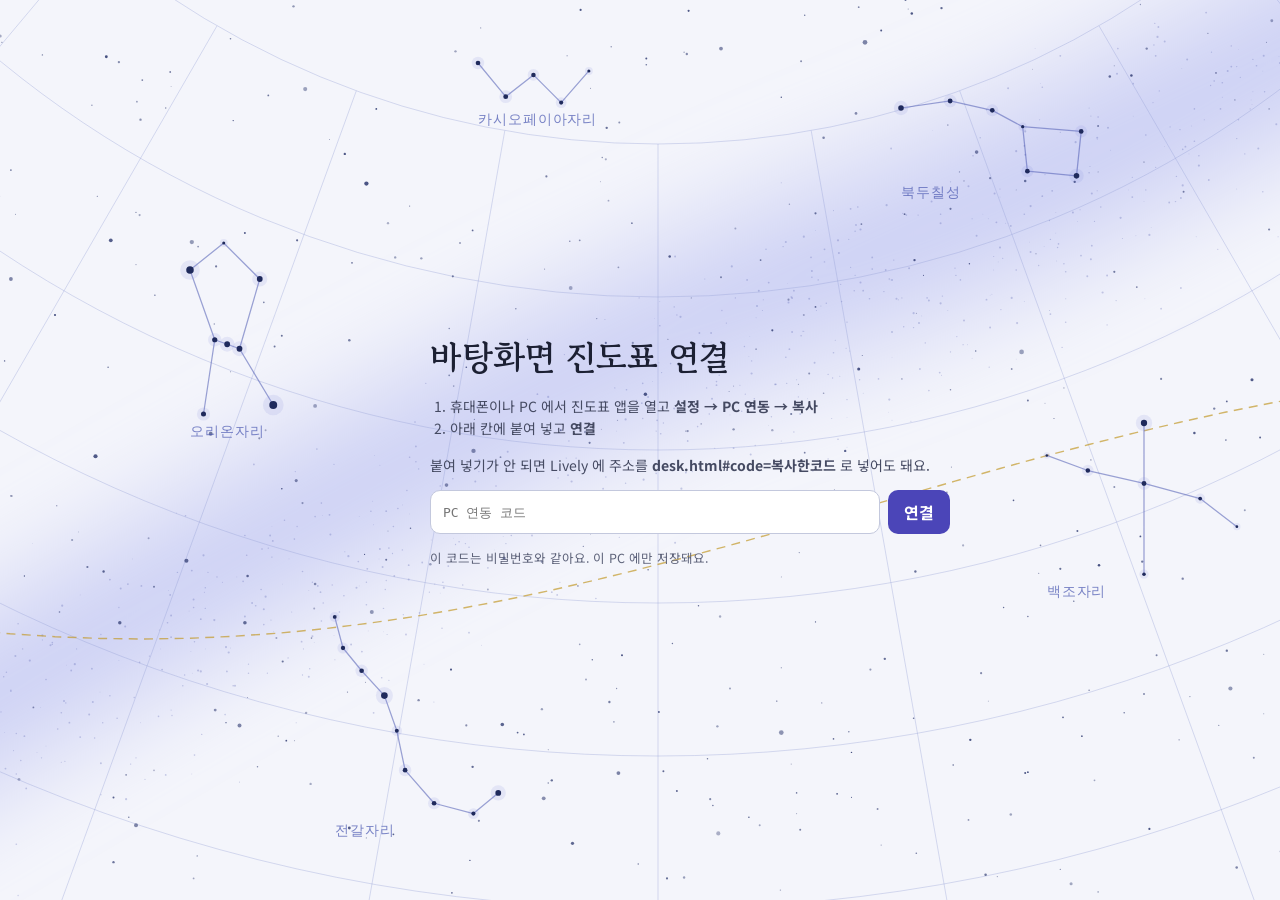
==== desk.html @ 952603a5 "별자리 지도 테마로 바꿈 (앱·바탕화면·휴대폰) Co-Authored-By: Claude Opus 5.5 <noreply@anthropic.com>" ====
<!DOCTYPE html>
<html lang="ko">
<head>
<meta charset="UTF-8">
<meta name="viewport" content="width=device-width, initial-scale=1">
<title>진도표 바탕화면</title>
<link rel="stylesheet" href="theme.css">
<style>
/* 바탕화면용(Lively Wallpaper). 1280×720 기준으로 그리고 화면 크기에 맞춰 키움.
   왼쪽 140px 은 바탕화면 아이콘, 아래 62px 은 작업 표시줄 자리. 색·글꼴은 theme.css */
* { box-sizing: border-box; }
html, body { height: 100%; margin: 0; overflow: hidden; }
body { -webkit-font-smoothing: antialiased; user-select: none; }
/* 지도 위에 바로 놓인 글자: 지도 라벨처럼 흰 테두리 */
.label, .big, .railcap, .notes, .sync, .cap, .wnav .range, .pcol, .col .hd { text-shadow: var(--halo); }
.col.today .hd { text-shadow: none; }
button { font: inherit; color: inherit; cursor: pointer; }
#screen { position: absolute; left: 0; top: 0; width: 1280px; height: 720px; transform-origin: top left; }

.board { position: absolute; inset: 0; padding: 40px 44px 62px 140px; display: grid; grid-template-columns: minmax(0, 1fr) 580px; grid-template-rows: auto 1fr auto auto auto auto; column-gap: 30px; row-gap: 16px; }
.label { grid-column: 1; font-size: 14px; color: var(--muted); display: flex; gap: 14px; align-items: baseline; }
.label b { color: var(--hl); font-weight: 600; }
.big { grid-column: 1; grid-row: 2; align-self: center; display: flex; align-items: baseline; gap: 22px; font-family: var(--serif); min-width: 0; }
.big .cls { font-size: 132px; font-weight: 700; line-height: .9; letter-spacing: -.02em; }
.big .cls.red { color: var(--red); }
.big .cls.calm { font-size: 72px; letter-spacing: -.02em; }
.big .what { font-size: 27px; font-weight: 600; line-height: 1.3; letter-spacing: -.02em; min-width: 0; }
.big .what small { display: block; font-family: var(--sans); font-size: 14px; color: var(--muted); margin-top: 6px; }

/* 연속 날짜 띠: 진도표 앱처럼 학기 전체가 옆으로 이어짐. 잡고 끌기·휠·‹ › 로 이동, 2분 안 건드리면 오늘로 */
.week { grid-column: 2; grid-row: 1 / 3; align-self: start; min-width: 0; }
.wnav { display: flex; align-items: center; gap: 6px; margin: 0 2px 6px 38px; font-size: 13px; color: var(--muted); }
.wnav button { border: 1px solid var(--seam); background: var(--tint); color: var(--ink); border-radius: 8px; min-width: 34px; height: 30px; padding: 0 10px; font-size: 15px; transition: transform 120ms var(--ease); }
.wnav button:active { transform: scale(.95); }
.wnav .range { min-width: 112px; text-align: center; font-weight: 600; color: var(--ink); }
.wnav .home { margin-left: auto; background: var(--hl); color: var(--hl-ink); font-weight: 700; font-size: 13px; }
.tlw { display: flex; }
.pcol, .col { display: flex; flex-direction: column; gap: 4px; flex: none; }
.pcol { width: 38px; padding-right: 6px; }
.pcol .hd { height: 30px; }
.pcol .p { height: 41px; display: grid; place-content: center end; text-align: right; font-weight: 600; font-size: 14px; color: var(--faint); line-height: 1.1; }
.pcol .p small { display: block; font-size: 9.5px; font-weight: 400; color: var(--faint); }
/* 가장자리는 흐리게 사라지게 (더 있다는 표시) */
.scroller { position: relative; flex: 1; min-width: 0; overflow-x: auto; overflow-y: hidden; scrollbar-width: none; overscroll-behavior-x: contain; cursor: grab;
  -webkit-mask-image: linear-gradient(90deg, transparent, #000 16px, #000 calc(100% - 16px), transparent); mask-image: linear-gradient(90deg, transparent, #000 16px, #000 calc(100% - 16px), transparent); }
.scroller::-webkit-scrollbar { display: none; }
.scroller.drag { cursor: grabbing; }
.scroller.drag button { pointer-events: none; }
.track { display: flex; gap: 4px; width: max-content; padding: 0 12px; }
.col { width: 104px; }
.col.mon { margin-left: 8px; }
.col .hd { height: 30px; display: grid; place-items: center; position: relative; font-size: 13px; color: var(--faint); border-radius: 7px; cursor: pointer; white-space: nowrap; }
.col .hd .m { position: absolute; left: 2px; top: -3px; font-size: 10.5px; font-weight: 700; color: var(--hl); }
.col.today .hd { background: var(--hl); color: var(--hl-ink); font-weight: 700; }
.col.sel .hd { box-shadow: inset 0 0 0 1.5px var(--hl); color: var(--ink); }
.col .c { height: 41px; border-radius: 8px; background: var(--cell); box-shadow: inset 0 0 0 1px var(--cell-line); }
.col.today .c { background: linear-gradient(var(--today-tint), var(--today-tint)), var(--cell); } /* 흰 칸 위에 옅은 파랑 (지도가 비쳐 탁해지지 않게) */
.col .c button { width: 100%; height: 100%; border: 0; border-radius: 8px; background: none; display: flex; align-items: center; justify-content: center; gap: 6px; padding: 0 4px; position: relative; }
.col .c b { font-family: var(--display); font-size: 19px; font-weight: 700; letter-spacing: -.01em; } /* 반 이름은 큰 글씨와 같은 고운바탕 */
.col .c i { font-style: normal; font-size: 12px; color: var(--faint); }
.col.off { width: 30px; }
.col.off .hd { font-size: 11px; }
.col.off .v { flex: 1; writing-mode: vertical-rl; display: grid; place-items: center; font-size: 11.5px; color: var(--todo); letter-spacing: .05em; border-radius: 8px; background: repeating-linear-gradient(-45deg, transparent 0 5px, var(--stripe) 5px 10px); overflow: hidden; }
.red { color: var(--red) !important; } /* 컴시간에서 바뀐 수업: 반 글씨만 빨간색 */
.week .past { opacity: .5; }
.week .todo { opacity: 1; box-shadow: inset 0 0 0 1.5px var(--todo); }
.col .c button.now { background: var(--now); color: var(--hl-ink); }
.col .c button.now i { color: var(--now-sub); }
.week .ev { opacity: .3; }
.railcap { grid-column: 1 / -1; font-size: 12.5px; color: var(--muted); margin-bottom: -10px; }
.railcap b { color: var(--hl); font-weight: 600; }
.cap { display: flex; justify-content: space-between; font-size: 12px; color: var(--faint); margin-top: 6px; padding-left: 38px; }
.cap b { color: var(--red); font-weight: 600; }

.rail { grid-column: 1 / -1; display: grid; grid-template-columns: repeat(7, 1fr); gap: 6px; }
.rail > * { border: 0; background: var(--cell); border-radius: 10px; padding: 9px 10px 10px; text-align: left; display: grid; gap: 3px; min-height: 76px; align-content: start; min-width: 0; }
.rail .empty { background: var(--tint); box-shadow: inset 0 0 0 1px var(--seam); }
.rail .p { font-size: 11px; color: var(--faint); }
.rail .c { font-family: var(--display); font-size: 20px; font-weight: 700; }
.rail .s { font-size: 11px; color: var(--muted); line-height: 1.3; overflow: hidden; display: -webkit-box; -webkit-line-clamp: 2; -webkit-box-orient: vertical; }
.rail .past { opacity: .55; }
.rail .now { background: var(--now); color: var(--hl-ink); }
.rail .now .p, .rail .now .s { color: var(--now-sub); }
.rail .todo .s { color: var(--todo); font-weight: 600; }
.notes { grid-column: 1 / -1; display: flex; gap: 28px; font-size: 13.5px; color: var(--muted); min-width: 0; }
.notes b { font-weight: 600; color: var(--ink); }
.notes .todo { color: var(--todo); }
.sync { grid-column: 1 / -1; margin-top: -8px; font-size: 11.5px; color: var(--faint); }
.sync .bad { color: var(--todo); }

/* 기록이 들어오면 그 칸이 한 번 반짝 (휴대폰에서 기록한 것이 여기 도착했다는 표시) */
.flash::after { content: ""; position: absolute; inset: -2px; border-radius: inherit; background: var(--hl); opacity: 0; animation: flash 1400ms ease-out; pointer-events: none; }
@keyframes flash { from { opacity: .85; } to { opacity: 0; } }

/* 칸을 눌렀을 때 작은 기록 창 */
.pop { position: absolute; z-index: 5; width: 220px; border-radius: 12px; padding: 6px; background: #fff; color: #17202b;
  box-shadow: 0 0 0 1px rgba(0,0,0,.08), 0 12px 32px rgba(0,0,0,.35); transform-origin: var(--o, top left); animation: pop 160ms var(--ease); }
@keyframes pop { from { transform: scale(.96); opacity: 0; } }
.pop .t { font-size: 12px; color: #5b6670; padding: 6px 8px 4px; line-height: 1.4; }
.pop .t b { color: #17202b; }
.pop button { display: flex; justify-content: space-between; width: 100%; border: 0; background: none; padding: 8px; border-radius: 8px; font-size: 13px; text-align: left; color: #17202b; }
.pop button small { color: #8a939a; }
.pop button:hover { background: #f1f3f2; }
.pop button.del { color: #c0262f; }

/* 처음 연결 */
.setup { position: absolute; inset: 0; display: grid; place-items: center; padding-left: 100px; }
.setup .box { width: 520px; display: grid; gap: 14px; }
.setup h1 { font-family: var(--serif); font-size: 34px; margin: 0; }
.setup p, .setup li { color: var(--muted); font-size: 14px; line-height: 1.6; margin: 0; }
.setup ol { margin: 0; padding-left: 20px; }
.setup .row { display: flex; gap: 8px; }
.setup input { flex: 1; min-width: 0; font: 13px ui-monospace, monospace; color: var(--ink); background: var(--solid); border: 1px solid var(--seam-2); border-radius: 10px; padding: 10px 12px; user-select: text; }
.setup .go { border: 0; border-radius: 10px; padding: 10px 16px; background: var(--hl); color: var(--hl-ink); font-weight: 700; }
.setup .err { color: var(--todo); }
@media (prefers-reduced-motion: reduce) { .flash::after, .pop { animation: none; } }
</style>
</head>
<body>
<div id="screen"></div>
<script type="module">
import { FB_CONFIG, APP_ID, BELL, PERIODS, WD, YEAR_END, iso, fromIso, addDays, isWeekend, md, atTime, slotKey, nextSchoolDay, buildModel, slotInfo, lessonDoc } from "./model.js";

// ---------- 연결: 진도표 앱의 'PC 연동 코드'(로그인 갱신 토큰)로 접속 ----------
// 바탕화면 프로그램 안에서는 구글 로그인이 막혀서, 알림이 연동 키트와 같은 방식(REST)을 씀
const CODE_KEY = "desk-code", CACHE_KEY = "desk-cache";
const store = { get: k => { try { return localStorage.getItem(k); } catch { return null; } }, set: (k, v) => { try { v == null ? localStorage.removeItem(k) : localStorage.setItem(k, v); } catch { } } };
// Lively 에 주소를 넣을 때 desk.html#code=… 로 넣을 수 있게 (주소 뒤 # 부분은 인터넷으로 전송되지 않음)
const hashCode = new URLSearchParams(location.hash.slice(1)).get("code");
if (hashCode) { store.set(CODE_KEY, hashCode); history.replaceState(null, "", location.pathname); }
let code = store.get(CODE_KEY);
let idToken = null, uid = null, tokenExp = 0;
class AuthError extends Error { }

async function token() {
  if (idToken && Date.now() < tokenExp - 60000) return idToken;
  const r = await fetch(`https://securetoken.googleapis.com/v1/token?key=${FB_CONFIG.apiKey}`, {
    method: "POST", headers: { "Content-Type": "application/x-www-form-urlencoded" },
    body: new URLSearchParams({ grant_type: "refresh_token", refresh_token: code }),
  });
  if (r.status === 400 || r.status === 401 || r.status === 403) throw new AuthError();
  if (!r.ok) throw new Error(`token ${r.status}`);
  const j = await r.json();
  idToken = j.id_token; uid = j.user_id; tokenExp = Date.now() + j.expires_in * 1000;
  if (j.refresh_token && j.refresh_token !== code) { code = j.refresh_token; store.set(CODE_KEY, code); }
  return idToken;
}
const base = () => `https://firestore.googleapis.com/v1/projects/${FB_CONFIG.projectId}/databases/(default)/documents/artifacts/${APP_ID}/users/${uid}`;
async function api(path, opt = {}) {
  const t = await token();
  const r = await fetch(base() + path, { ...opt, headers: { Authorization: `Bearer ${t}`, "Content-Type": "application/json" } });
  if (r.status === 401 || r.status === 403) { idToken = null; throw new AuthError(); }
  if (!r.ok) throw new Error(`firestore ${r.status}`);
  return r.json();
}
// Firestore REST 값 ↔ JS 값
const val = v => "stringValue" in v ? v.stringValue : "integerValue" in v ? +v.integerValue : "doubleValue" in v ? v.doubleValue
  : "booleanValue" in v ? v.booleanValue : "timestampValue" in v ? new Date(v.timestampValue)
  : "mapValue" in v ? fields(v.mapValue.fields) : "arrayValue" in v ? (v.arrayValue.values || []).map(val) : null;
const fields = f => Object.fromEntries(Object.entries(f || {}).map(([k, v]) => [k, val(v)]));
const enc = x => typeof x === "string" ? { stringValue: x } : typeof x === "boolean" ? { booleanValue: x } : Number.isInteger(x) ? { integerValue: String(x) } : { doubleValue: x };
const docId = d => d.name.split("/").pop();
async function list(col) {
  const out = [];
  let pt = "";
  do {
    const j = await api(`/${col}?pageSize=300${pt ? `&pageToken=${encodeURIComponent(pt)}` : ""}`);
    for (const d of j.documents || []) out.push([docId(d), fields(d.fields)]);
    pt = j.nextPageToken;
  } while (pt);
  return out;
}

// ---------- 데이터 (마지막 상태는 이 PC 에 저장해 두고 켜자마자 보여 줌) ----------
let data = { meta: {}, lessons: {}, events: [] };
let lastAt = 0, checkedAt = null, problem = "", flashKeys = new Set();
try {
  const c = JSON.parse(store.get(CACHE_KEY));
  if (c) { data = c; const t = data.meta.timetable; if (t?.syncedAt) t.syncedAt = new Date(t.syncedAt); }
} catch { }
// at 이 숫자가 아닌 옛 기록(날짜형 등)은 건너뜀. 섞이면 NaN 이 되어 새 기록 확인이 멈춤
const bumpAt = () => { lastAt = Math.max(0, ...Object.values(data.lessons).map(l => Number.isFinite(l.at) ? l.at : 0)); };
bumpAt();
const save = () => store.set(CACHE_KEY, JSON.stringify(data));

async function loadMeta() { data.meta = Object.fromEntries(await list("meta")); }
async function loadAll() {
  const [meta, lessons, events] = await Promise.all([list("meta"), list("lessons"), list("events")]);
  data = { meta: Object.fromEntries(meta), lessons: Object.fromEntries(lessons), events: events.map(([id, e]) => ({ id, ...e })) };
  bumpAt();
}
// 새 기록만 가져오기 (휴대폰에서 기록한 것이 여기로 옴). 바뀐 문서 수만큼만 읽어서 하루 종일 켜 둬도 가벼움
async function loadNew() {
  const rows = await api(":runQuery", { method: "POST", body: JSON.stringify({ structuredQuery: {
    from: [{ collectionId: "lessons" }],
    where: { fieldFilter: { field: { fieldPath: "at" }, op: "GREATER_THAN", value: { integerValue: String(lastAt) } } },
  } }) });
  const got = rows.filter(r => r.document).map(r => [docId(r.document), fields(r.document.fields)]);
  for (const [k, l] of got) { data.lessons[k] = l; flashKeys.add(k); }
  bumpAt();
  return got.length;
}
async function run(job) {
  try { const n = await job(); problem = ""; checkedAt = new Date(); save(); return n; }
  catch (e) {
    if (e instanceof AuthError) { problem = "auth"; }
    else problem = "net";
    console.warn(e);
  } finally { draw(); }
}

// ---------- 화면 ----------
const screen = document.getElementById("screen");
const hm = d => `${String(d.getHours()).padStart(2, "0")}:${String(d.getMinutes()).padStart(2, "0")}`;
const esc = s => String(s ?? "").replace(/[&<>"]/g, c => ({ "&": "&amp;", "<": "&lt;", ">": "&gt;", '"': "&quot;" }[c]));

function state(m, s, now) {
  if (s.event) return "ev";
  if (m.lessons[slotKey(s.date, s.p)]) return "done";
  if (atTime(s.date, BELL[s.p][1]) <= now) return "todo";
  if (atTime(s.date, BELL[s.p][0]) <= now) return "now";
  return "later";
}
const stepText = (i, s) => s.event ? s.event.title : i.l?.skip ? "수업 못함" : i.step ? `${i.step}차시 ${i.name}` : i.over ? "계획 끝" : "";

// 그리다 오류가 나면 빈 화면 대신 무엇이 문제인지 보여 줌
function draw() {
  if (drag?.moved) return; // 끄는 중에는 다시 그리지 않음 (30초 뒤 다시 그림)
  try { drawBoard(); }
  catch (e) {
    console.error(e);
    screen.innerHTML = `<div class="setup"><div class="box"><h1>화면을 그리지 못했어요</h1><p>아래 내용을 알려 주시면 고칠게요.</p><p class="err" style="user-select:text">${esc(e?.stack || e)}</p></div></div>`;
  }
  fit();
}
function drawBoard() {
  if (!code) return drawSetup();
  if (problem === "auth") return drawSetup("연동 코드가 맞지 않거나 만료됐어요. 진도표 앱 설정에서 새로 복사해 붙여 넣어 주세요.");
  const m = buildModel(data), now = new Date(), today = iso(now);
  if (!m.tt) { screen.innerHTML = `<div class="setup"><div class="box"><h1>${problem ? "연결하는 중…" : "시간표를 기다리는 중"}</h1><p>${problem === "net" ? "인터넷 연결을 확인하고 있어요." : "알림이 PC 에서 시간표가 아직 올라오지 않았어요. 알림이 연동 키트가 한 번 돌면 자동으로 나타나요."}</p></div></div>`; return; }

  // 기준 날: 주말이면 다음 수업일. 날짜 띠는 학기 첫날부터 학년 끝까지 이어짐
  const schoolDay = isWeekend(today) ? nextSchoolDay(today) : today;
  const todaySlots = m.slotsFor(schoolDay);
  const railDay = selDay || schoolDay, railSlots = m.slotsFor(railDay); // 아래 하루 줄: 요일을 누르면 그날
  const pending = m.pending(now).reverse(); // 최근 것부터

  // 지금 수업 / 다음 수업
  const live = todaySlots.filter(s => s.c);
  let label, focus, after;
  const cur = schoolDay === today && live.find(s => state(m, s, now) === "now");
  const next = live.find(s => schoolDay !== today || atTime(s.date, BELL[s.p][0]) > now);
  if (cur) {
    const left = Math.round((atTime(today, BELL[cur.p][1]) - now) / 60000);
    label = `<b>지금 ${cur.p}교시</b><span>${BELL[cur.p][0]}–${BELL[cur.p][1]}, 끝나기까지 ${left}분</span>`;
    focus = cur; after = next && next !== cur ? next : live.find(s => s.p > cur.p);
  } else if (next) {
    const mins = Math.round((atTime(next.date, BELL[next.p][0]) - now) / 60000);
    label = schoolDay === today
      ? `<b>다음 ${next.p}교시</b><span>${BELL[next.p][0]} 시작, ${mins < 60 ? `${mins}분 뒤` : `${Math.floor(mins / 60)}시간 ${mins % 60}분 뒤`}</span>`
      : `<b>${md(schoolDay)} ${WD[fromIso(schoolDay).getDay()]}요일 ${next.p}교시</b><span>${BELL[next.p][0]} 시작</span>`;
    focus = next; after = live.find(s => s.p > next.p);
  } else {
    label = `<b>오늘 수업 끝</b><span>${pending.length ? "기록 전 수업을 확인하세요" : "수고하셨어요"}</span>`;
  }
  const off = m.dayOff(schoolDay);
  let big;
  if (off) { label = `<b>${md(schoolDay)} ${WD[fromIso(schoolDay).getDay()]}요일</b><span>수업 없는 날</span>`; big = `<div class="cls calm">${esc(off.title)}</div>`; }
  else if (focus) {
    const i = slotInfo(m, focus);
    big = `<div class="cls ${focus.changed ? "red" : ""}">${focus.c}</div><div class="what">${i.step ? `${i.step}차시<br>${esc(i.name)}` : esc(stepText(i, focus)) || "차시 계획 전"}${after ? `<small>다음 시간: ${after.p}교시 ${after.c}${slotInfo(m, after).step ? `, ${slotInfo(m, after).step}차시` : ""}</small>` : ""}</div>`;
  } else {
    const nd = nextSchoolDay(today), first = m.slotsFor(nd).find(s => s.c);
    big = first ? `<div class="cls calm">내일 ${first.p}교시 <span class="${first.changed ? "red" : ""}">${first.c}</span></div>` : `<div class="cls calm">내일 수업 없음</div>`;
  }

  const fl = s => flashKeys.has(slotKey(s.date, s.p)) ? " flash" : "";
  const cell = (date, s) => {
    if (!s?.c) return `<div class="c"></div>`; // 빠진 수업·공강은 빈칸
    const st = state(m, s, now), i = slotInfo(m, s);
    const cls = st === "now" ? "now" : st === "todo" ? "todo past" : st === "ev" ? "ev" : atTime(date, BELL[s.p][1]) <= now ? "past" : "";
    return `<div class="c"><button class="${cls}${fl(s)}" data-k="${slotKey(date, s.p)}" title="${esc(stepText(i, s))}"><b class="${s.changed ? "red" : ""}">${s.c}</b><i>${i.l?.skip || s.event ? "–" : i.step || ""}</i></button></div>`;
  };
  const start = m.firstDay && m.firstDay < schoolDay ? m.firstDay : addDays(schoolDay, -28);
  const days = [];
  for (let d = start; d <= YEAR_END; d = addDays(d, 1)) if (!isWeekend(d)) days.push(d);
  const col = (d, i) => {
    const dt = fromIso(d), off = m.dayOff(d), month = i === 0 || days[i - 1].slice(0, 7) !== d.slice(0, 7);
    const cls = `col${dt.getDay() === 1 && i ? " mon" : ""}${d === schoolDay ? " today" : ""}${d === selDay ? " sel" : ""}${off ? " off" : ""}`;
    const hd = `<div class="hd" data-day="${d}" title="${esc(off?.title || "")}">${month ? `<span class="m">${dt.getMonth() + 1}월</span>` : ""}${off ? dt.getDate() : `${WD[dt.getDay()]} ${dt.getDate()}`}</div>`;
    if (off) return `<div class="${cls}" data-col="${d}">${hd}<div class="v">${esc(off.title.replace(/\(.*?\)/g, "").trim())}</div></div>`;
    const slots = m.slotsFor(d);
    return `<div class="${cls}" data-col="${d}">${hd}${PERIODS.map(p => cell(d, slots[p - 1])).join("")}</div>`;
  };
  const week = `<div class="wnav"><button data-nav="-1" aria-label="앞 날짜로">‹</button><span class="range"></span><button data-nav="1" aria-label="뒤 날짜로">›</button><button class="home" data-nav="0"${tlScroll === null && !selDay ? " hidden" : ""}>오늘로</button></div>
    <div class="tlw"><div class="pcol"><div class="hd"></div>${PERIODS.map(p => `<div class="p">${p}<small>${BELL[p][0]}</small></div>`).join("")}</div>
      <div class="scroller"><div class="track">${days.map(col).join("")}</div></div></div>
    <div class="cap"><span>작은 숫자 = 차시</span><span><b>빨간 반</b> 바뀐 수업, 빈칸 빠진 수업</span></div>`;

  const rail = PERIODS.map(p => {
    const s = railSlots[p - 1];
    if (!s?.c) return `<div class="empty"><span class="p">${p}교시</span></div>`;
    const st = state(m, s, now), i = slotInfo(m, s);
    const cls = st === "now" ? "now" : st === "todo" ? "todo past" : atTime(s.date, BELL[p][1]) <= now ? "past" : "";
    return `<button class="${cls}${fl(s)}" data-k="${slotKey(s.date, p)}"><span class="p">${p}교시 ${BELL[p][0]}</span><span class="c ${s.changed ? "red" : ""}">${s.c}</span><span class="s">${st === "todo" ? "기록 전" : esc(stepText(i, s))}</span></button>`;
  }).join("");

  const nd = nextSchoolDay(schoolDay), ndSlots = m.slotsFor(nd).filter(s => s.c);
  const nameNd = nd === addDays(today, 1) ? "내일" : `${md(nd)}`;
  const notes = `${pending.length ? `<span class="todo">기록 전: ${pending.slice(0, 4).map(s => `${WD[fromIso(s.date).getDay()]} ${s.p}교시 ${s.c}`).join(", ")}${pending.length > 4 ? ` 외 ${pending.length - 4}개` : ""}</span>` : "<span>밀린 기록 없음</span>"}
    <span><b>${nameNd}(${WD[fromIso(nd).getDay()]})</b> ${m.dayOff(nd) ? esc(m.dayOff(nd).title) : ndSlots.length ? ndSlots.map(s => `${s.p}교시 <span class="${s.changed ? "red" : ""}">${s.c}</span>`).join(", ") : "수업 없음"}</span>`;
  const sync = `컴시간 ${esc(m.tt.savedAt?.slice(5, 16).replace("-", "/"))} 저장분, ${problem === "net" ? `<span class="bad">인터넷 연결 끊김 (마지막 확인 ${checkedAt ? hm(checkedAt) : "-"})</span>` : `마지막 확인 ${checkedAt ? hm(checkedAt) : "-"}`}`;

  screen.innerHTML = `<div class="board">
    <div class="label">${label}</div>
    <div class="big">${big}</div>
    <div class="week">${week}</div>
    <div class="railcap">${railDay === today ? "<b>오늘</b> 수업" : `<b>${md(railDay)} ${WD[fromIso(railDay).getDay()]}요일</b> 수업${m.dayOff(railDay) ? `, ${esc(m.dayOff(railDay).title)}` : ""}`}</div>
    <div class="rail">${rail}</div>
    <div class="notes">${notes}</div>
    <div class="sync">${sync}</div>
  </div>`;
  flashKeys.clear();
  mountTimeline(schoolDay);
}

function drawSetup(err = "") {
  screen.innerHTML = `<div class="setup"><div class="box">
    <h1>바탕화면 진도표 연결</h1>
    <ol>
      <li>휴대폰이나 PC 에서 진도표 앱을 열고 <b>설정 → PC 연동 → 복사</b></li>
      <li>아래 칸에 붙여 넣고 <b>연결</b></li>
    </ol>
    <p>붙여 넣기가 안 되면 Lively 에 주소를 <b>desk.html#code=복사한코드</b> 로 넣어도 돼요.</p>
    <div class="row"><input id="code" type="password" placeholder="PC 연동 코드" autocomplete="off"><button class="go" id="go">연결</button></div>
    ${err ? `<p class="err">${esc(err)}</p>` : ""}
    <p style="font-size:12.5px;color:var(--faint)">이 코드는 비밀번호와 같아요. 이 PC 에만 저장돼요.</p>
  </div></div>`;
  document.getElementById("go").onclick = () => {
    const v = document.getElementById("code").value.trim();
    if (!v) return;
    code = v; store.set(CODE_KEY, v); idToken = null; problem = "";
    run(loadAll);
  };
}

// ---------- 칸을 눌러 기록 (휴대폰과 같은 3가지) ----------
let pop = null;
const closePop = () => { pop?.remove(); pop = null; };
// ---------- 날짜 띠 이동: 잡고 끌기(놓으면 관성) · 휠 · ‹ › · 오늘로. 2분 안 건드리면 오늘로 ----------
// tlScroll: 사용자가 옮겨 둔 위치(null 이면 오늘 기준). 화면을 다시 그려도 이 위치를 지킴
let tlScroll = null, quietUntil = 0, selDay = null, navAt = 0, zoom = 1, glide = 0, drag = null, eatClick = false;
const tlEl = () => screen.querySelector(".scroller");
const todayLeft = (tl, d) => { const c = tl.querySelector(`[data-col="${d}"]`); return c ? Math.max(0, c.offsetLeft - c.offsetWidth - 16) : 0; };
function mountTimeline(schoolDay) {
  const tl = tlEl();
  if (!tl) return;
  cancelAnimationFrame(glide);
  quietUntil = Date.now() + 200; // 위치를 되돌리는 건 사용자 조작으로 치지 않음
  tl.dataset.today = schoolDay;
  tl.scrollLeft = tlScroll ?? todayLeft(tl, schoolDay);
  showRange(tl);
  // 터치 화면 등 그 밖의 스크롤도 기억 (휠·끌기·버튼은 moved() 가 바로 기억)
  tl.addEventListener("scroll", () => { if (Date.now() > quietUntil) moved(tl); }, { passive: true });
}
// 사용자가 옮긴 위치를 기억: 다시 그려도 그대로, '오늘로' 버튼 보이기, 보이는 날짜 범위 갱신
function moved(tl, pos = tl.scrollLeft) {
  tlScroll = Math.max(0, Math.min(pos, tl.scrollWidth - tl.clientWidth)); navAt = Date.now();
  screen.querySelector(".wnav .home")?.removeAttribute("hidden");
  showRange(tl, tlScroll);
}
// 지금 보이는 날짜 범위 (예: 10/19 – 10/23)
function showRange(tl, pos = tl.scrollLeft) {
  const a = pos + 20, b = pos + tl.clientWidth - 20;
  let first, last;
  for (const c of tl.querySelectorAll(".col[data-col]:not(.off)")) {
    if (!first && c.offsetLeft + c.offsetWidth > a) first = c.dataset.col;
    if (c.offsetLeft < b) last = c.dataset.col;
  }
  const el = screen.querySelector(".wnav .range");
  if (el && first) el.textContent = `${md(first)} – ${md(last)}`;
}

screen.addEventListener("click", e => {
  if (eatClick) { eatClick = false; e.stopPropagation(); return; } // 끌고 난 뒤의 클릭은 무시
  // ‹ › · 오늘로 · 요일 고르기
  const nav = e.target.closest("[data-nav]"), day = e.target.closest("[data-day]");
  if (nav || day) {
    e.stopPropagation(); closePop(); navAt = Date.now();
    const tl = tlEl();
    if (nav) {
      const n = +nav.dataset.nav;
      if (n && tl) { const to = tl.scrollLeft + n * 5 * 108; quietUntil = Date.now() + 700; tl.scrollTo({ left: to, behavior: "smooth" }); moved(tl, to); }
      else {
        tlScroll = null; selDay = null; quietUntil = Date.now() + 900;
        tl?.scrollTo({ left: todayLeft(tl, tl.dataset.today), behavior: "smooth" });
        setTimeout(draw, 600);
      }
      return;
    }
    selDay = day.dataset.day === selDay ? null : day.dataset.day;
    return draw();
  }
  const b = e.target.closest("[data-k]");
  if (!b) return;
  e.stopPropagation(); closePop();
  const m = buildModel(data), k = b.dataset.k, [date, p] = [k.slice(0, 10), +k.slice(11)];
  const s = m.slotsFor(date)[p - 1];
  if (!s?.c) return;
  const prev = m.stepBefore(s.c, k), existing = m.lessons[k];
  const sr = screen.getBoundingClientRect(), br = b.getBoundingClientRect(), z = sr.width / 1280;
  let x = (br.left - sr.left) / z, y = (br.bottom - sr.top) / z + 6, o = "top left";
  if (x + 220 > 1270) { x = (br.right - sr.left) / z - 220; o = "top right"; }
  if (y + 190 > 680) { y = (br.top - sr.top) / z - 196; o = o.replace("top", "bottom"); }
  pop = document.createElement("div");
  pop.className = "pop";
  pop.style.cssText = `left:${x}px;top:${y}px;--o:${o}`;
  pop.innerHTML = `<div class="t">${md(date)}(${WD[fromIso(date).getDay()]}) ${p}교시 <b>${s.c}</b><br>${existing ? `기록: ${existing.skip ? "수업 못함" : m.stepTitle(s.c, existing.step)}` : `계획: ${m.stepTitle(s.c, prev + 1)}`}</div>
    <button data-r="next">계획대로 했어요<small>${prev + 1}차시</small></button>
    ${prev > 0 ? `<button data-r="same">이어서 했어요<small>${prev}차시 계속</small></button>` : ""}
    <button data-r="skip">수업 못함</button>
    ${existing ? `<button data-r="del" class="del">기록 지우기</button>` : ""}`;
  pop.addEventListener("click", async ev => {
    const r = ev.target.closest("[data-r]")?.dataset.r;
    if (!r) return;
    ev.stopPropagation(); closePop();
    // 화면은 바로, 저장은 뒤에서. (반짝임은 휴대폰 등 다른 곳에서 들어온 기록에만)
    if (r === "del") { delete data.lessons[k]; draw(); await run(() => api(`/lessons/${k}`, { method: "DELETE" })); return; }
    const doc = lessonDoc(s, r === "next" ? { step: prev + 1 } : r === "same" ? { step: prev } : { skip: true });
    data.lessons[k] = doc; draw();
    await run(() => api(`/lessons/${k}`, { method: "PATCH", body: JSON.stringify({ fields: Object.fromEntries(Object.entries(doc).map(([a, v]) => [a, enc(v)])) }) }));
    bumpAt();
  });
  screen.appendChild(pop);
});
document.addEventListener("click", closePop);
document.addEventListener("keydown", e => e.key === "Escape" && closePop());

// 마우스 휠: 진도표 앱처럼 연속으로 옆 이동 (아래로 굴리면 미래). Lively 실제 바탕화면은 휠을 안 넘겨줘서 끌기를 씀
screen.addEventListener("wheel", e => {
  const tl = tlEl();
  if (!tl) return;
  e.preventDefault(); cancelAnimationFrame(glide);
  tl.scrollLeft += (Math.abs(e.deltaY) >= Math.abs(e.deltaX) ? e.deltaY : e.deltaX) * 1.2;
  moved(tl);
}, { passive: false });

// 잡고 끌기: 손(마우스)을 1:1 로 따라오고, 놓으면 그 속도로 미끄러지다 멈춤
screen.addEventListener("pointerdown", e => {
  const tl = e.target.closest(".scroller");
  if (!tl || e.button > 0) return;
  cancelAnimationFrame(glide);
  drag = { tl, x: e.clientX, sl: tl.scrollLeft, id: e.pointerId, moved: false, hist: [] };
});
addEventListener("pointermove", e => {
  if (!drag || e.pointerId !== drag.id) return;
  const dx = (e.clientX - drag.x) / zoom;
  if (!drag.moved) {
    if (Math.abs(dx) < 6) return; // 살짝 떨린 클릭은 클릭으로
    drag.moved = true; drag.tl.classList.add("drag");
    try { drag.tl.setPointerCapture(drag.id); } catch { }
  }
  drag.tl.scrollLeft = drag.sl - dx;
  moved(drag.tl);
  drag.hist.push([e.timeStamp, drag.tl.scrollLeft]);
  while (drag.hist.length > 2 && e.timeStamp - drag.hist[0][0] > 80) drag.hist.shift();
});
function endDrag(e) {
  if (!drag || e.pointerId !== drag.id) return;
  const d = drag;
  drag = null; d.tl.classList.remove("drag");
  if (!d.moved) return;
  eatClick = true; setTimeout(() => { eatClick = false; }, 0);
  d.hist.push([e.timeStamp, d.tl.scrollLeft]);
  while (d.hist.length > 2 && e.timeStamp - d.hist[0][0] > 80) d.hist.shift(); // 멈췄다 놓으면 속도 0
  const [a, b] = [d.hist[0], d.hist[d.hist.length - 1]];
  let v = b[0] > a[0] ? (b[1] - a[1]) / (b[0] - a[0]) : 0; // px/ms
  if (matchMedia("(prefers-reduced-motion: reduce)").matches) v = 0;
  const step = () => { if (Math.abs(v) < 0.02) return; d.tl.scrollLeft += v * 16; moved(d.tl); v *= 0.95; glide = requestAnimationFrame(step); };
  glide = requestAnimationFrame(step);
}
addEventListener("pointerup", endDrag);
addEventListener("pointercancel", endDrag);

// 1280×720 을 화면에 꽉 차게 (남는 쪽은 가운데 정렬).
// Lively 는 처음에 창 크기를 0 으로 알려 줄 때가 있어서, 0 이면 1배로 두고 크기가 잡히는 대로 다시 맞춤
function fit() {
  const w = document.documentElement.clientWidth || innerWidth, h = document.documentElement.clientHeight || innerHeight;
  if (!w || !h) { screen.style.transform = ""; zoom = 1; return; }
  const z = zoom = Math.min(w / 1280, h / 720);
  screen.style.transform = `translate(${(w - 1280 * z) / 2}px, ${(h - 720 * z) / 2}px) scale(${z})`;
}
addEventListener("resize", fit);
new ResizeObserver(fit).observe(document.documentElement);
addEventListener("error", e => { if (!screen.innerHTML) screen.innerHTML = `<div class="setup"><div class="box"><h1>불러오지 못했어요</h1><p class="err" style="user-select:text">${esc(e.message)}</p></div></div>`; });

// ---------- 주기 ----------
// 새 기록 15초, 시간표·차시 계획 5분, 전체(지운 기록 반영) 30분, 화면 시계 30초
draw();
if (code) run(loadAll);
setInterval(() => code && problem !== "auth" && run(loadNew), 15000);
setInterval(() => code && problem !== "auth" && run(loadMeta), 5 * 60000);
setInterval(() => code && problem !== "auth" && run(loadAll), 30 * 60000);
setInterval(() => {
  if ((tlScroll !== null || selDay) && Date.now() - navAt > 120000) { tlScroll = null; selDay = null; } // 2분 지나면 오늘로
  if (!pop && !drag) draw();
}, 30000);
addEventListener("online", () => code && run(loadNew));
document.addEventListener("visibilitychange", () => !document.hidden && code && run(loadNew));
</script>
</body>
</html>
---- theme.css ----
/* 진도표 공용 색·글꼴 — 바탕화면(desk) · 앱(index) · 휴대폰 기록(quick)이 같이 씀.
   별자리 지도(성도): 밝은 종이에 천구 좌표선·은하수·황도·별자리(starchart.svg). 2026-10-21 시안 5가지 중 사용자가 고름.
   글꼴: 큰 글씨·반 이름은 천문 도감 같은 고운바탕(--display), 본문은 Noto Sans KR.
   강조색은 하나(성운 남보라): 오늘 · 수업 중 · 주요 버튼.
   글자 대비(흰 칸 기준): 본문 16.1, 흐린 글자 6.0, 남보라 7.4, 적철석 5.5, 호박 5.3.
   바탕 위에 바로 놓이는 글자는 지도 라벨처럼 흰 테두리(--halo)를 둘러 읽히게 함 */
@import url("https://fonts.googleapis.com/css2?family=Gowun+Batang:wght@400;700&family=Noto+Sans+KR:wght@400;500;600;700&display=swap");

:root {
  --paper: #f4f5fb;               /* 성도 종이 */
  --solid: #ffffff;
  --slate: rgba(255,255,255,.9);  /* 판(패널): 바탕이 살짝 비침 */
  --cell: rgba(255,255,255,.9);   /* 시간표 칸: 별자리 이름이 칸 글자와 겹쳐 보이지 않게 */
  --tint: rgba(255,255,255,.62);  /* 바탕 위 작은 단추·띠 */
  --granite: #eef0f8; --granite-2: #e2e5f2;  /* 입력칸·눌림 */
  --seam: #d7dbea; --seam-2: #c3c8dd;        /* 구분선 */
  --ink: #1c2033; --muted: #454a62; --faint: #5d6279;
  --water: #4b45b8; --water-hover: #3c37a0; --water-soft: #e4e3f7;  /* 하나뿐인 강조색: 성운 남보라 */
  --today-tint: rgba(75,69,184,.09);
  --cell-line: rgba(75,69,184,.14);          /* 칸 테두리: 별자리 선 위에서도 칸 경계가 보이게 */
  --now-sub: rgba(255,255,255,.84);          /* 수업 중(남보라 칸) 안의 작은 글자 */
  --amber: #a15a06; --amber-soft: #fbefd9;   /* 호박: 기록 전 */
  --hematite: #c0352a;                       /* 적철석: 컴시간에서 바뀐 수업 */
  --sage: #2c7448; --sage-soft: #e2f1e6;     /* 기록함 */
  --amethyst: #6346b5; --amethyst-soft: #ece7fb;  /* 학사일정 */
  --stripe: rgba(28,32,51,.06);
  --backdrop: rgba(20,22,45,.38);
  --halo: 0 0 2px rgba(255,255,255,.95), 0 0 6px rgba(255,255,255,.9), 0 0 12px rgba(255,255,255,.65);
  --sans: "Noto Sans KR", -apple-system, "Malgun Gothic", system-ui, sans-serif;
  --display: "Gowun Batang", "Batang", serif;
  --ease: cubic-bezier(.23, 1, .32, 1);
  color-scheme: light;

  /* 페이지마다 쓰던 이름 → 공용 색 */
  --bg: var(--paper); --surface: var(--slate); --sunk: var(--granite); --card: var(--cell);
  --line: var(--seam-2); --rule: var(--seam); --rule-2: var(--seam-2);
  --accent: var(--water); --accent-ink: #fff; --accent-soft: var(--water-soft); --accent-hover: var(--water-hover);
  --hl: var(--water); --hl-ink: #fff; --now: var(--water);
  --red: var(--hematite); --todo: var(--amber); --warn: var(--amber); --warn-soft: var(--amber-soft);
  --done: var(--sage); --ok: var(--sage); --done-soft: var(--sage-soft);
  --event: var(--amethyst); --event-soft: var(--amethyst-soft);
  --serif: var(--display); --font: var(--sans);
}
/* 바탕은 html 에: 내용이 짧아도 화면 끝까지 깔림 */
html { background: url(starchart.svg) center / cover fixed, var(--paper); }
body { color: var(--ink); font-family: var(--sans); }
/* 남보라 '수업 중' 칸 안의 바뀐 수업은 밝은 빨강으로 (남보라 위 진한 빨강은 안 보임) */
.now .red, .red.now { color: #ffd6cf !important; }
/* 남보라 '수업 중' 칸 안의 차시 번호 동그라미는 흰색 */
.now .step { background: transparent !important; color: #fff !important; box-shadow: inset 0 0 0 1.5px rgba(255,255,255,.85) !important; }
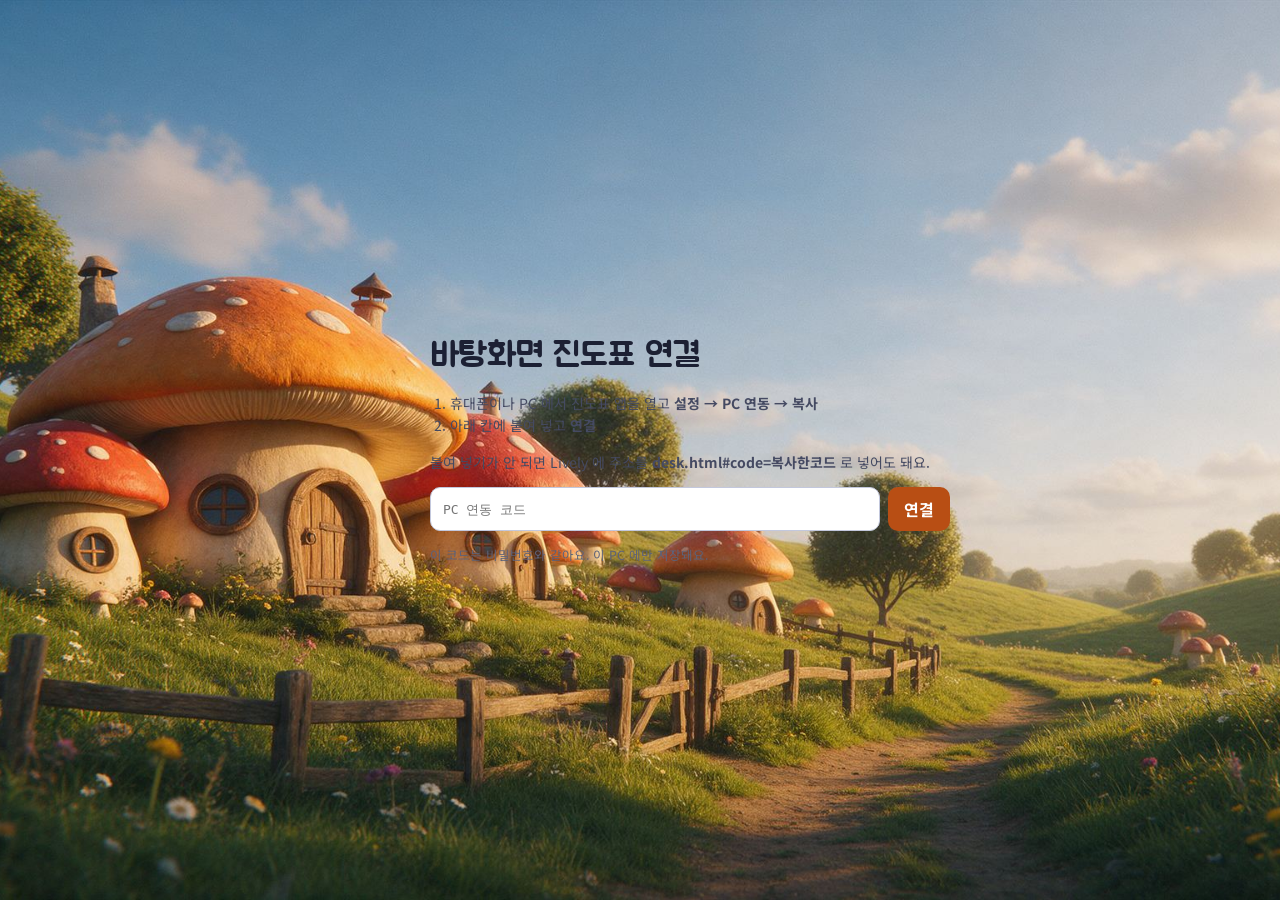
==== commit 74fc285e: "진도표를 실사 헤네시스 테마로: 버섯 마을 사진 바탕, 주아 글꼴, 버섯 주황 강조색, 사진 위 글자는 흐린 유리 띠 Co-Authored-By: Claude Opus 5.5 <n" ====
--- a/desk.html
+++ b/desk.html
@@ -14,6 +14,8 @@
 /* 지도 위에 바로 놓인 글자: 지도 라벨처럼 흰 테두리 */
 .label, .big, .railcap, .notes, .sync, .cap, .wnav .range, .pcol, .col .hd { text-shadow: var(--halo); }
 .col.today .hd { text-shadow: none; }
+/* 풀밭·버섯 집 사진 위에서 줄글이 묻히지 않게 흐린 유리 띠에 올림 */
+.label, .railcap, .notes, .sync { justify-self: start; width: fit-content; max-width: 100%; background: rgba(255,255,255,.78); -webkit-backdrop-filter: blur(6px); backdrop-filter: blur(6px); border-radius: 9px; padding: 4px 10px; text-shadow: none; }
 button { font: inherit; color: inherit; cursor: pointer; }
 #screen { position: absolute; left: 0; top: 0; width: 1280px; height: 720px; transform-origin: top left; }
 
@@ -21,7 +23,7 @@
 .label { grid-column: 1; font-size: 14px; color: var(--muted); display: flex; gap: 14px; align-items: baseline; }
 .label b { color: var(--hl); font-weight: 600; }
 .big { grid-column: 1; grid-row: 2; align-self: center; display: flex; align-items: baseline; gap: 22px; font-family: var(--serif); min-width: 0; }
-.big .cls { font-size: 132px; font-weight: 700; line-height: .9; letter-spacing: -.02em; }
+.big .cls { font-size: 132px; font-weight: 700; line-height: .9; letter-spacing: -.02em; white-space: nowrap; flex: none; }
 .big .cls.red { color: var(--red); }
 .big .cls.calm { font-size: 72px; letter-spacing: -.02em; }
 .big .what { font-size: 27px; font-weight: 600; line-height: 1.3; letter-spacing: -.02em; min-width: 0; }
@@ -33,7 +35,9 @@
 .wnav button { border: 1px solid var(--seam); background: var(--tint); color: var(--ink); border-radius: 8px; min-width: 34px; height: 30px; padding: 0 10px; font-size: 15px; transition: transform 120ms var(--ease); }
 .wnav button:active { transform: scale(.95); }
 .wnav .range { min-width: 112px; text-align: center; font-weight: 600; color: var(--ink); }
-.wnav .home { margin-left: auto; background: var(--hl); color: var(--hl-ink); font-weight: 700; font-size: 13px; }
+.wnav .multi { margin-left: auto; font-size: 12.5px; }
+.wnav .multi.on { background: var(--water-soft); border-color: var(--hl); color: var(--hl); font-weight: 700; }
+.wnav .home { background: var(--hl); color: var(--hl-ink); font-weight: 700; font-size: 13px; }
 .tlw { display: flex; }
 .pcol, .col { display: flex; flex-direction: column; gap: 4px; flex: none; }
 .pcol { width: 38px; padding-right: 6px; }
@@ -55,9 +59,14 @@
 .col.sel .hd { box-shadow: inset 0 0 0 1.5px var(--hl); color: var(--ink); }
 .col .c { height: 41px; border-radius: 8px; background: var(--cell); box-shadow: inset 0 0 0 1px var(--cell-line); }
 .col.today .c { background: linear-gradient(var(--today-tint), var(--today-tint)), var(--cell); } /* 흰 칸 위에 옅은 파랑 (지도가 비쳐 탁해지지 않게) */
-.col .c button { width: 100%; height: 100%; border: 0; border-radius: 8px; background: none; display: flex; align-items: center; justify-content: center; gap: 6px; padding: 0 4px; position: relative; }
-.col .c b { font-family: var(--display); font-size: 19px; font-weight: 700; letter-spacing: -.01em; } /* 반 이름은 큰 글씨와 같은 고운바탕 */
-.col .c i { font-style: normal; font-size: 12px; color: var(--faint); }
+.col .c button { width: 100%; height: 100%; border: 0; border-radius: 8px; background: none; display: flex; flex-direction: column; align-items: center; justify-content: center; gap: 1px; padding: 0 5px; position: relative; }
+.col .c b { font-family: var(--display); font-size: 19px; font-weight: 700; letter-spacing: -.01em; line-height: 1.05; } /* 반 이름은 큰 글씨와 같은 고운바탕 */
+.col .c i { font-style: normal; font-size: 10.5px; line-height: 1.2; color: var(--muted); max-width: 100%; overflow: hidden; text-overflow: ellipsis; white-space: nowrap; }
+.col .c button.tag b { font-size: 16px; }
+/* 진도 글자별 색: 같은 글자 = 같은 색 */
+.col .c button.tag, .rail .tag { background: var(--tag); }
+/* 여러 칸 고르기(Ctrl+클릭) */
+.col .c button.picked, .rail .picked { box-shadow: inset 0 0 0 2px var(--hl), 0 0 0 3px rgba(75,69,184,.22); opacity: 1; }
 .col.off { width: 30px; }
 .col.off .hd { font-size: 11px; }
 .col.off .v { flex: 1; writing-mode: vertical-rl; display: grid; place-items: center; font-size: 11.5px; color: var(--todo); letter-spacing: .05em; border-radius: 8px; background: repeating-linear-gradient(-45deg, transparent 0 5px, var(--stripe) 5px 10px); overflow: hidden; }
@@ -71,6 +80,7 @@
 .railcap b { color: var(--hl); font-weight: 600; }
 .cap { display: flex; justify-content: space-between; font-size: 12px; color: var(--faint); margin-top: 6px; padding-left: 38px; }
 .cap b { color: var(--red); font-weight: 600; }
+.cap { background: rgba(255,255,255,.78); -webkit-backdrop-filter: blur(6px); backdrop-filter: blur(6px); border-radius: 9px; padding: 4px 10px; margin-left: 38px; text-shadow: none; }
 
 .rail { grid-column: 1 / -1; display: grid; grid-template-columns: repeat(7, 1fr); gap: 6px; }
 .rail > * { border: 0; background: var(--cell); border-radius: 10px; padding: 9px 10px 10px; text-align: left; display: grid; gap: 3px; min-height: 76px; align-content: start; min-width: 0; }
@@ -93,7 +103,7 @@
 @keyframes flash { from { opacity: .85; } to { opacity: 0; } }
 
 /* 칸을 눌렀을 때 작은 기록 창 */
-.pop { position: absolute; z-index: 5; width: 220px; border-radius: 12px; padding: 6px; background: #fff; color: #17202b;
+.pop { position: absolute; z-index: 5; width: 264px; border-radius: 12px; padding: 6px; background: #fff; color: #17202b;
   box-shadow: 0 0 0 1px rgba(0,0,0,.08), 0 12px 32px rgba(0,0,0,.35); transform-origin: var(--o, top left); animation: pop 160ms var(--ease); }
 @keyframes pop { from { transform: scale(.96); opacity: 0; } }
 .pop .t { font-size: 12px; color: #5b6670; padding: 6px 8px 4px; line-height: 1.4; }
@@ -102,6 +112,17 @@
 .pop button small { color: #8a939a; }
 .pop button:hover { background: #f1f3f2; }
 .pop button.del { color: #c0262f; }
+.pop input { width: 100%; font: 14px var(--sans); color: #17202b; border: 1px solid var(--seam-2); border-radius: 8px; padding: 8px 10px; margin: 2px 0 6px; user-select: text; outline: none; }
+.pop input:focus { border-color: var(--hl); box-shadow: 0 0 0 3px var(--water-soft); }
+.pop .sw { display: flex; gap: 5px; align-items: center; padding: 0 2px 6px; }
+.pop .sw button { width: 22px; height: 22px; padding: 0; border-radius: 50%; background: var(--tag); box-shadow: inset 0 0 0 1px rgba(0,0,0,.08); flex: none; }
+.pop .sw button.auto { width: auto; border-radius: 11px; padding: 0 8px; background: #f1f3f2; font-size: 11.5px; color: #5b6670; }
+.pop .sw button.on { box-shadow: 0 0 0 2px #fff, 0 0 0 4px var(--hl); }
+.pop .acts { display: flex; gap: 4px; border-top: 1px solid #eef0f2; padding-top: 4px; }
+.pop .acts button { width: auto; flex: 1; justify-content: center; }
+.pop .acts .save { background: var(--hl); color: #fff; font-weight: 700; flex: 1.4; }
+.pop .acts .save:hover { background: var(--water-hover); }
+.pop .hint { font-size: 11px; color: #8a939a; padding: 6px 8px 2px; }
 
 /* 처음 연결 */
 .setup { position: absolute; inset: 0; display: grid; place-items: center; padding-left: 100px; }
@@ -190,12 +211,15 @@
   bumpAt();
 }
 // 새 기록만 가져오기 (휴대폰에서 기록한 것이 여기로 옴). 바뀐 문서 수만큼만 읽어서 하루 종일 켜 둬도 가벼움
+// at 은 기록한 기기의 시계라서, 휴대폰 시계가 PC 보다 몇 분 늦으면 'lastAt 보다 새 것'에서 빠짐 → 10분 앞부터 다시 보고, 이미 있는 것은 거름
+const SKEW = 10 * 60000;
 async function loadNew() {
   const rows = await api(":runQuery", { method: "POST", body: JSON.stringify({ structuredQuery: {
     from: [{ collectionId: "lessons" }],
-    where: { fieldFilter: { field: { fieldPath: "at" }, op: "GREATER_THAN", value: { integerValue: String(lastAt) } } },
+    where: { fieldFilter: { field: { fieldPath: "at" }, op: "GREATER_THAN", value: { integerValue: String(Math.max(0, lastAt - SKEW)) } } },
   } }) });
-  const got = rows.filter(r => r.document).map(r => [docId(r.document), fields(r.document.fields)]);
+  const got = rows.filter(r => r.document).map(r => [docId(r.document), fields(r.document.fields)])
+    .filter(([k, l]) => data.lessons[k]?.at !== l.at);
   for (const [k, l] of got) { data.lessons[k] = l; flashKeys.add(k); }
   bumpAt();
   return got.length;
@@ -221,11 +245,24 @@
   if (atTime(s.date, BELL[s.p][0]) <= now) return "now";
   return "later";
 }
-const stepText = (i, s) => s.event ? s.event.title : i.l?.skip ? "수업 못함" : i.step ? `${i.step}차시 ${i.name}` : i.over ? "계획 끝" : "";
+const stepText = (i, s) => s.event ? s.event.title : i.name;
+// 기록의 진도 글자: 직접 쓴 글자, 없으면 차시 계획 이름
+const topicOf = (m, l) => l.skip ? "" : l.topic || (l.step ? m.planName(l.c, l.step) : "");
+// 진도 글자 → 색 번호(0~7). 같은 글자 = 같은 색, 새 글자는 나온 순서대로 다음 색. 직접 고른 색이 있으면 가장 최근에 고른 색
+function tagColors(m) {
+  const auto = new Map(), pick = new Map();
+  for (const k of Object.keys(m.lessons).sort()) {
+    const l = m.lessons[k], t = topicOf(m, l);
+    if (!t) continue;
+    if (!auto.has(t)) auto.set(t, auto.size % 8);
+    if (Number.isInteger(l.color) && !((pick.get(t)?.[0] || 0) > (l.at || 0))) pick.set(t, [l.at || 0, l.color]);
+  }
+  return t => pick.has(t) ? pick.get(t)[1] : auto.get(t);
+}
 
 // 그리다 오류가 나면 빈 화면 대신 무엇이 문제인지 보여 줌
 function draw() {
-  if (drag?.moved) return; // 끄는 중에는 다시 그리지 않음 (30초 뒤 다시 그림)
+  if (drag?.moved || pop) return; // 끄는 중·진도 입력 중에는 다시 그리지 않음 (끝나면 다시 그림)
   try { drawBoard(); }
   catch (e) {
     console.error(e);
@@ -236,7 +273,7 @@
 function drawBoard() {
   if (!code) return drawSetup();
   if (problem === "auth") return drawSetup("연동 코드가 맞지 않거나 만료됐어요. 진도표 앱 설정에서 새로 복사해 붙여 넣어 주세요.");
-  const m = buildModel(data), now = new Date(), today = iso(now);
+  const m = buildModel(data), now = new Date(), today = iso(now), colorOf = tagColors(m);
   if (!m.tt) { screen.innerHTML = `<div class="setup"><div class="box"><h1>${problem ? "연결하는 중…" : "시간표를 기다리는 중"}</h1><p>${problem === "net" ? "인터넷 연결을 확인하고 있어요." : "알림이 PC 에서 시간표가 아직 올라오지 않았어요. 알림이 연동 키트가 한 번 돌면 자동으로 나타나요."}</p></div></div>`; return; }
 
   // 기준 날: 주말이면 다음 수업일. 날짜 띠는 학기 첫날부터 학년 끝까지 이어짐
@@ -268,18 +305,24 @@
   if (off) { label = `<b>${md(schoolDay)} ${WD[fromIso(schoolDay).getDay()]}요일</b><span>수업 없는 날</span>`; big = `<div class="cls calm">${esc(off.title)}</div>`; }
   else if (focus) {
     const i = slotInfo(m, focus);
-    big = `<div class="cls ${focus.changed ? "red" : ""}">${focus.c}</div><div class="what">${i.step ? `${i.step}차시<br>${esc(i.name)}` : esc(stepText(i, focus)) || "차시 계획 전"}${after ? `<small>다음 시간: ${after.p}교시 ${after.c}${slotInfo(m, after).step ? `, ${slotInfo(m, after).step}차시` : ""}</small>` : ""}</div>`;
+    big = `<div class="cls ${focus.changed ? "red" : ""}">${focus.c}</div><div class="what">${esc(stepText(i, focus)) || "진도 계획 전"}${after ? `<small>다음 시간: ${after.p}교시 ${after.c}</small>` : ""}</div>`;
   } else {
     const nd = nextSchoolDay(today), first = m.slotsFor(nd).find(s => s.c);
     big = first ? `<div class="cls calm">내일 ${first.p}교시 <span class="${first.changed ? "red" : ""}">${first.c}</span></div>` : `<div class="cls calm">내일 수업 없음</div>`;
   }
 
   const fl = s => flashKeys.has(slotKey(s.date, s.p)) ? " flash" : "";
+  // 기록한 칸은 진도 글자와 그 글자의 색, 기록 안 한 지난 칸은 흐리게
+  const look = (s, st, i) => {
+    const t = i.l && topicOf(m, i.l), k = slotKey(s.date, s.p);
+    const cls = (st === "now" ? "now" : st === "todo" ? "todo past" : st === "ev" ? "ev" : !t && atTime(s.date, BELL[s.p][1]) <= now ? "past" : "")
+      + (t ? " tag" : "") + (picked.has(k) ? " picked" : "") + fl(s);
+    return { t, k, cls, style: t ? ` style="--tag:var(--tag${colorOf(t)})"` : "" };
+  };
   const cell = (date, s) => {
     if (!s?.c) return `<div class="c"></div>`; // 빠진 수업·공강은 빈칸
-    const st = state(m, s, now), i = slotInfo(m, s);
-    const cls = st === "now" ? "now" : st === "todo" ? "todo past" : st === "ev" ? "ev" : atTime(date, BELL[s.p][1]) <= now ? "past" : "";
-    return `<div class="c"><button class="${cls}${fl(s)}" data-k="${slotKey(date, s.p)}" title="${esc(stepText(i, s))}"><b class="${s.changed ? "red" : ""}">${s.c}</b><i>${i.l?.skip || s.event ? "–" : i.step || ""}</i></button></div>`;
+    const st = state(m, s, now), i = slotInfo(m, s), { t, k, cls, style } = look(s, st, i);
+    return `<div class="c"><button class="${cls}" data-k="${k}"${style} title="${esc(stepText(i, s))}"><b class="${s.changed ? "red" : ""}">${s.c}</b>${t ? `<i>${esc(t)}</i>` : i.l?.skip ? "<i>수업 못함</i>" : ""}</button></div>`;
   };
   const start = m.firstDay && m.firstDay < schoolDay ? m.firstDay : addDays(schoolDay, -28);
   const days = [];
@@ -292,17 +335,16 @@
     const slots = m.slotsFor(d);
     return `<div class="${cls}" data-col="${d}">${hd}${PERIODS.map(p => cell(d, slots[p - 1])).join("")}</div>`;
   };
-  const week = `<div class="wnav"><button data-nav="-1" aria-label="앞 날짜로">‹</button><span class="range"></span><button data-nav="1" aria-label="뒤 날짜로">›</button><button class="home" data-nav="0"${tlScroll === null && !selDay ? " hidden" : ""}>오늘로</button></div>
+  const week = `<div class="wnav"><button data-nav="-1" aria-label="앞 날짜로">‹</button><span class="range"></span><button data-nav="1" aria-label="뒤 날짜로">›</button><button class="multi${multi ? " on" : ""}" data-multi title="켜면 누르는 칸마다 여러 칸이 골라져요 (Ctrl+클릭과 같음)">여러 칸</button><button class="home" data-nav="0"${tlScroll === null && !selDay ? " hidden" : ""}>오늘로</button></div>
     <div class="tlw"><div class="pcol"><div class="hd"></div>${PERIODS.map(p => `<div class="p">${p}<small>${BELL[p][0]}</small></div>`).join("")}</div>
       <div class="scroller"><div class="track">${days.map(col).join("")}</div></div></div>
-    <div class="cap"><span>작은 숫자 = 차시</span><span><b>빨간 반</b> 바뀐 수업, 빈칸 빠진 수업</span></div>`;
+    <div class="cap"><span>칸 누르면 진도 입력, Ctrl+클릭은 여러 칸</span><span><b>빨간 반</b> 바뀐 수업, 빈칸 빠진 수업</span></div>`;
 
   const rail = PERIODS.map(p => {
     const s = railSlots[p - 1];
     if (!s?.c) return `<div class="empty"><span class="p">${p}교시</span></div>`;
-    const st = state(m, s, now), i = slotInfo(m, s);
-    const cls = st === "now" ? "now" : st === "todo" ? "todo past" : atTime(s.date, BELL[p][1]) <= now ? "past" : "";
-    return `<button class="${cls}${fl(s)}" data-k="${slotKey(s.date, p)}"><span class="p">${p}교시 ${BELL[p][0]}</span><span class="c ${s.changed ? "red" : ""}">${s.c}</span><span class="s">${st === "todo" ? "기록 전" : esc(stepText(i, s))}</span></button>`;
+    const st = state(m, s, now), i = slotInfo(m, s), { k, cls, style } = look(s, st, i);
+    return `<button class="${cls}" data-k="${k}"${style}><span class="p">${p}교시 ${BELL[p][0]}</span><span class="c ${s.changed ? "red" : ""}">${s.c}</span><span class="s">${st === "todo" ? "기록 전" : esc(stepText(i, s))}</span></button>`;
   }).join("");
 
   const nd = nextSchoolDay(schoolDay), ndSlots = m.slotsFor(nd).filter(s => s.c);
@@ -344,9 +386,89 @@
   };
 }
 
-// ---------- 칸을 눌러 기록 (휴대폰과 같은 3가지) ----------
-let pop = null;
-const closePop = () => { pop?.remove(); pop = null; };
+// ---------- 칸을 눌러 진도 입력. Ctrl+클릭(또는 '여러 칸' 켜고 클릭)으로 여러 칸을 한 번에 ----------
+// picked: 고른 칸들, draft: 쓰는 중인 진도 글자와 색 (Ctrl+클릭으로 칸을 더해도 그대로)
+let pop = null, picked = new Set(), multi = false, draft = null;
+const markPicked = (k, on) => screen.querySelectorAll(`[data-k="${k}"]`).forEach(x => x.classList.toggle("picked", on));
+const closePop = () => {
+  const was = pop;
+  pop?.remove(); pop = null; draft = null;
+  for (const k of picked) markPicked(k, false);
+  picked.clear();
+  if (was) draw(); // 입력하는 동안 미뤄 둔 새 기록 반영
+};
+const slotOf = (m, k) => m.slotsFor(k.slice(0, 10))[+k.slice(11) - 1];
+
+function openPop(anchor) {
+  pop?.remove();
+  const m = buildModel(data), colorOf = tagColors(m);
+  const slots = [...picked].sort().map(k => slotOf(m, k)).filter(s => s?.c);
+  if (!slots.length) return closePop();
+  const f = slots[0], ex = m.lessons[slotKey(f.date, f.p)], fi = slotInfo(m, f), plan = fi.step ? m.planName(f.c, fi.step) : "";
+  draft ||= { text: ex ? topicOf(m, ex) : plan, color: Number.isInteger(ex?.color) ? ex.color : null };
+  // 전에 쓴 진도 글자를 골라 넣을 수 있게 (같은 글자 = 같은 색)
+  const topics = [...new Set(Object.keys(m.lessons).sort().reverse().map(k => topicOf(m, m.lessons[k])).filter(Boolean))].slice(0, 40);
+  const anyRec = slots.some(s => m.lessons[slotKey(s.date, s.p)]);
+  const head = slots.length === 1
+    ? `${md(f.date)}(${WD[fromIso(f.date).getDay()]}) ${f.p}교시 <b>${f.c}</b><br>${ex ? `기록: ${esc(topicOf(m, ex) || "수업 못함")}` : `계획: ${esc(plan || "없음")}`}`
+    : `<b>${slots.length}칸</b> · ${slots.slice(0, 6).map(s => `${WD[fromIso(s.date).getDay()]}${s.p} ${s.c}`).join(", ")}${slots.length > 6 ? ` 외 ${slots.length - 6}` : ""}`;
+  const auto = draft.text.trim() ? colorOf(draft.text.trim()) : null; // '자동'이면 지금 이 색
+  pop = document.createElement("div");
+  pop.className = "pop";
+  pop.innerHTML = `<div class="t">${head}</div>
+    <input list="topics" value="${esc(draft.text)}" placeholder="진도 (예: 광합성 실험)" autocomplete="off">
+    <datalist id="topics">${topics.map(t => `<option value="${esc(t)}">`).join("")}</datalist>
+    <div class="sw"><button class="auto${draft.color === null ? " on" : ""}" data-color="" title="같은 글자는 같은 색으로">자동</button>${[0, 1, 2, 3, 4, 5, 6, 7].map(n => `<button data-color="${n}" style="--tag:var(--tag${n})" class="${draft.color === n ? "on" : ""}" aria-label="색 ${n + 1}"${auto === n ? ` title="자동이면 이 색"` : ""}></button>`).join("")}</div>
+    <div class="acts"><button class="save" data-r="save">저장</button><button data-r="skip">수업 못함</button>${anyRec ? `<button data-r="del" class="del">지우기</button>` : ""}</div>
+    ${slots.length === 1 ? `<div class="hint">Ctrl+클릭으로 여러 칸에 한 번에 입력</div>` : ""}`;
+  pop.style.visibility = "hidden";
+  screen.appendChild(pop);
+  const sr = screen.getBoundingClientRect(), br = anchor.getBoundingClientRect(), z = sr.width / 1280, w = pop.offsetWidth, h = pop.offsetHeight;
+  let x = (br.left - sr.left) / z, y = (br.bottom - sr.top) / z + 6, o = "top left";
+  if (x + w > 1270) { x = (br.right - sr.left) / z - w; o = "top right"; }
+  if (y + h > 710) { y = (br.top - sr.top) / z - h - 6; o = o.replace("top", "bottom"); }
+  pop.style.cssText = `left:${x}px;top:${Math.max(6, y)}px;--o:${o}`;
+  const input = pop.querySelector("input");
+  input.addEventListener("input", () => { draft.text = input.value; });
+  // 한글 입력 중의 Enter 는 글자 확정이라 저장하지 않음
+  input.addEventListener("keydown", ev => { if (ev.key === "Enter" && !ev.isComposing) { ev.preventDefault(); saveAll("save"); } });
+  pop.addEventListener("click", ev => {
+    ev.stopPropagation(); // 창 안을 눌러도 닫히지 않게
+    const c = ev.target.closest("[data-color]");
+    if (c) {
+      draft.color = c.dataset.color === "" ? null : +c.dataset.color;
+      pop.querySelectorAll("[data-color]").forEach(x => x.classList.toggle("on", x === c));
+      return input.focus();
+    }
+    const r = ev.target.closest("[data-r]")?.dataset.r;
+    if (r) return saveAll(r);
+    input.focus(); // 빈 곳을 눌러도 바로 이어서 쓰고 Enter 로 저장
+  });
+  input.focus(); input.select();
+}
+
+// 고른 칸 전부에 저장. 화면은 바로, 저장은 뒤에서. (반짝임은 휴대폰 등 다른 곳에서 들어온 기록에만)
+async function saveAll(kind) {
+  const keys = [...picked].sort(), text = draft.text.trim(), color = draft.color, jobs = [];
+  pop?.remove(); pop = null; draft = null; picked.clear();
+  for (const k of keys) {
+    if (kind === "del") { if (data.lessons[k]) { delete data.lessons[k]; jobs.push(() => api(`/lessons/${k}`, { method: "DELETE" })); } continue; }
+    const m = buildModel(data), s = slotOf(m, k); // 같은 반 여러 칸이면 앞 칸 기록을 보고 다음 칸을 정하므로 매번 다시 계산
+    if (!s?.c) continue;
+    const note = m.lessons[k]?.note;
+    let rec = { skip: true, note };
+    if (kind === "save") {
+      // 화면에는 글자만. 차시 번호(진도표 앱 진행률용)는 알아서: 앞 시간과 같은 글자면 이어서, 다르면 다음 차시
+      const prev = m.stepBefore(s.c, k), last = (m.byClass[s.c] || []).filter(l => l.k < k && !l.skip).pop();
+      const same = text && last && topicOf(m, last) === text;
+      rec = { step: same ? last.step || prev : prev + 1, topic: text, color, note };
+    }
+    const doc = data.lessons[k] = lessonDoc(s, rec);
+    jobs.push(() => api(`/lessons/${k}`, { method: "PATCH", body: JSON.stringify({ fields: Object.fromEntries(Object.entries(doc).map(([a, v]) => [a, enc(v)])) }) }));
+  }
+  bumpAt(); draw();
+  await run(() => Promise.all(jobs.map(j => j())));
+}
 // ---------- 날짜 띠 이동: 잡고 끌기(놓으면 관성) · 휠 · ‹ › · 오늘로. 2분 안 건드리면 오늘로 ----------
 // tlScroll: 사용자가 옮겨 둔 위치(null 이면 오늘 기준). 화면을 다시 그려도 이 위치를 지킴
 let tlScroll = null, quietUntil = 0, selDay = null, navAt = 0, zoom = 1, glide = 0, drag = null, eatClick = false;
@@ -401,37 +523,18 @@
     selDay = day.dataset.day === selDay ? null : day.dataset.day;
     return draw();
   }
+  if (e.target.closest("[data-multi]")) { e.stopPropagation(); closePop(); multi = !multi; return draw(); }
   const b = e.target.closest("[data-k]");
   if (!b) return;
-  e.stopPropagation(); closePop();
-  const m = buildModel(data), k = b.dataset.k, [date, p] = [k.slice(0, 10), +k.slice(11)];
-  const s = m.slotsFor(date)[p - 1];
-  if (!s?.c) return;
-  const prev = m.stepBefore(s.c, k), existing = m.lessons[k];
-  const sr = screen.getBoundingClientRect(), br = b.getBoundingClientRect(), z = sr.width / 1280;
-  let x = (br.left - sr.left) / z, y = (br.bottom - sr.top) / z + 6, o = "top left";
-  if (x + 220 > 1270) { x = (br.right - sr.left) / z - 220; o = "top right"; }
-  if (y + 190 > 680) { y = (br.top - sr.top) / z - 196; o = o.replace("top", "bottom"); }
-  pop = document.createElement("div");
-  pop.className = "pop";
-  pop.style.cssText = `left:${x}px;top:${y}px;--o:${o}`;
-  pop.innerHTML = `<div class="t">${md(date)}(${WD[fromIso(date).getDay()]}) ${p}교시 <b>${s.c}</b><br>${existing ? `기록: ${existing.skip ? "수업 못함" : m.stepTitle(s.c, existing.step)}` : `계획: ${m.stepTitle(s.c, prev + 1)}`}</div>
-    <button data-r="next">계획대로 했어요<small>${prev + 1}차시</small></button>
-    ${prev > 0 ? `<button data-r="same">이어서 했어요<small>${prev}차시 계속</small></button>` : ""}
-    <button data-r="skip">수업 못함</button>
-    ${existing ? `<button data-r="del" class="del">기록 지우기</button>` : ""}`;
-  pop.addEventListener("click", async ev => {
-    const r = ev.target.closest("[data-r]")?.dataset.r;
-    if (!r) return;
-    ev.stopPropagation(); closePop();
-    // 화면은 바로, 저장은 뒤에서. (반짝임은 휴대폰 등 다른 곳에서 들어온 기록에만)
-    if (r === "del") { delete data.lessons[k]; draw(); await run(() => api(`/lessons/${k}`, { method: "DELETE" })); return; }
-    const doc = lessonDoc(s, r === "next" ? { step: prev + 1 } : r === "same" ? { step: prev } : { skip: true });
-    data.lessons[k] = doc; draw();
-    await run(() => api(`/lessons/${k}`, { method: "PATCH", body: JSON.stringify({ fields: Object.fromEntries(Object.entries(doc).map(([a, v]) => [a, enc(v)])) }) }));
-    bumpAt();
-  });
-  screen.appendChild(pop);
+  e.stopPropagation();
+  const k = b.dataset.k;
+  if (!(e.ctrlKey || e.metaKey || multi)) closePop(); // 그냥 클릭: 이 칸 하나만
+  else if (picked.has(k)) { // 고른 칸을 다시 누르면 빼기
+    picked.delete(k); markPicked(k, false);
+    return picked.size ? openPop(b) : closePop();
+  }
+  picked.add(k); markPicked(k, true);
+  openPop(b);
 });
 document.addEventListener("click", closePop);
 document.addEventListener("keydown", e => e.key === "Escape" && closePop());
--- a/theme.css
+++ b/theme.css
@@ -1,33 +1,35 @@
 /* 진도표 공용 색·글꼴 — 바탕화면(desk) · 앱(index) · 휴대폰 기록(quick)이 같이 씀.
-   별자리 지도(성도): 밝은 종이에 천구 좌표선·은하수·황도·별자리(starchart.svg). 2026-10-21 시안 5가지 중 사용자가 고름.
-   글꼴: 큰 글씨·반 이름은 천문 도감 같은 고운바탕(--display), 본문은 Noto Sans KR.
-   강조색은 하나(성운 남보라): 오늘 · 수업 중 · 주요 버튼.
-   글자 대비(흰 칸 기준): 본문 16.1, 흐린 글자 6.0, 남보라 7.4, 적철석 5.5, 호박 5.3.
-   바탕 위에 바로 놓이는 글자는 지도 라벨처럼 흰 테두리(--halo)를 둘러 읽히게 함 */
-@import url("https://fonts.googleapis.com/css2?family=Gowun+Batang:wght@400;700&family=Noto+Sans+KR:wght@400;500;600;700&display=swap");
+   실사 헤네시스: 해 질 녘 버섯 집 마을 사진(henesys.jpg, AI 생성 사진, 원작 그림 아님). 2026-10-27 사용자가 고름.
+   글꼴: 큰 글씨·반 이름은 동글동글한 주아(--display), 본문은 Noto Sans KR.
+   강조색은 하나(버섯 지붕 주황): 오늘 · 수업 중 · 주요 버튼. 컴시간에서 바뀐 반은 주황과 헷갈리지 않게 진홍.
+   사진이 복잡해서 칸·판은 흰색을 조금 더 진하게, 바탕 위에 바로 놓이는 글자는 흰 테두리(--halo)를 두껍게 */
+@import url("https://fonts.googleapis.com/css2?family=Jua&family=Noto+Sans+KR:wght@400;500;600;700&display=swap");
 
 :root {
-  --paper: #f4f5fb;               /* 성도 종이 */
+  --paper: #cfe3f2;               /* 사진이 늦게 뜰 때 보이는 하늘색 */
   --solid: #ffffff;
-  --slate: rgba(255,255,255,.9);  /* 판(패널): 바탕이 살짝 비침 */
-  --cell: rgba(255,255,255,.9);   /* 시간표 칸: 별자리 이름이 칸 글자와 겹쳐 보이지 않게 */
-  --tint: rgba(255,255,255,.62);  /* 바탕 위 작은 단추·띠 */
+  --slate: rgba(255,255,255,.92); /* 판(패널): 바탕이 살짝 비침 */
+  --cell: rgba(255,255,255,.88);  /* 시간표 칸: 사진 위에서도 글자가 또렷하게 */
+  --tint: rgba(255,255,255,.78);  /* 바탕 위 작은 단추·띠 */
   --granite: #eef0f8; --granite-2: #e2e5f2;  /* 입력칸·눌림 */
   --seam: #d7dbea; --seam-2: #c3c8dd;        /* 구분선 */
   --ink: #1c2033; --muted: #454a62; --faint: #5d6279;
-  --water: #4b45b8; --water-hover: #3c37a0; --water-soft: #e4e3f7;  /* 하나뿐인 강조색: 성운 남보라 */
-  --today-tint: rgba(75,69,184,.09);
-  --cell-line: rgba(75,69,184,.14);          /* 칸 테두리: 별자리 선 위에서도 칸 경계가 보이게 */
-  --now-sub: rgba(255,255,255,.84);          /* 수업 중(남보라 칸) 안의 작은 글자 */
+  --water: #b84e14; --water-hover: #9c4210; --water-soft: #fde6d6;  /* 하나뿐인 강조색: 버섯 지붕 주황 */
+  --today-tint: rgba(184,78,20,.09);
+  --cell-line: rgba(140,90,40,.2);           /* 칸 테두리: 풀밭·하늘 위에서도 칸 경계가 보이게 */
+  --now-sub: rgba(255,255,255,.86);          /* 수업 중(주황 칸) 안의 작은 글자 */
   --amber: #a15a06; --amber-soft: #fbefd9;   /* 호박: 기록 전 */
-  --hematite: #c0352a;                       /* 적철석: 컴시간에서 바뀐 수업 */
+  --hematite: #b42335;                       /* 진홍: 컴시간에서 바뀐 수업 (주황 강조색과 구별) */
   --sage: #2c7448; --sage-soft: #e2f1e6;     /* 기록함 */
   --amethyst: #6346b5; --amethyst-soft: #ece7fb;  /* 학사일정 */
+  /* 진도 색(바탕화면에서 진도 글자별로 칠함): 진한 글자가 읽히는 옅은 색 8가지 */
+  --tag0: #dcd8fb; --tag1: #cde4fb; --tag2: #cfeedd; --tag3: #fbe1c0;
+  --tag4: #f8d2de; --tag5: #e3eec0; --tag6: #cdeaec; --tag7: #ecdcf6;
   --stripe: rgba(28,32,51,.06);
   --backdrop: rgba(20,22,45,.38);
-  --halo: 0 0 2px rgba(255,255,255,.95), 0 0 6px rgba(255,255,255,.9), 0 0 12px rgba(255,255,255,.65);
+  --halo: 0 0 2px rgba(255,255,255,.95), 0 0 7px rgba(255,255,255,.9), 0 0 16px rgba(255,255,255,.75);
   --sans: "Noto Sans KR", -apple-system, "Malgun Gothic", system-ui, sans-serif;
-  --display: "Gowun Batang", "Batang", serif;
+  --display: "Jua", "Malgun Gothic", sans-serif;
   --ease: cubic-bezier(.23, 1, .32, 1);
   color-scheme: light;
 
@@ -41,10 +43,10 @@
   --event: var(--amethyst); --event-soft: var(--amethyst-soft);
   --serif: var(--display); --font: var(--sans);
 }
-/* 바탕은 html 에: 내용이 짧아도 화면 끝까지 깔림 */
-html { background: url(starchart.svg) center / cover fixed, var(--paper); }
+/* 바탕은 html 에: 내용이 짧아도 화면 끝까지 깔림. 세로 화면(휴대폰)에서도 버섯 집이 보이게 왼쪽 30% 기준 */
+html { background: url(henesys.jpg) 30% center / cover fixed, var(--paper); font-synthesis: none; } /* 주아는 굵기가 하나뿐이라 가짜 굵게를 막음 */
 body { color: var(--ink); font-family: var(--sans); }
-/* 남보라 '수업 중' 칸 안의 바뀐 수업은 밝은 빨강으로 (남보라 위 진한 빨강은 안 보임) */
+/* 주황 '수업 중' 칸 안의 바뀐 수업은 밝은 분홍으로 (주황 위 진홍은 안 보임) */
 .now .red, .red.now { color: #ffd6cf !important; }
-/* 남보라 '수업 중' 칸 안의 차시 번호 동그라미는 흰색 */
+/* 주황 '수업 중' 칸 안의 차시 번호 동그라미는 흰색 */
 .now .step { background: transparent !important; color: #fff !important; box-shadow: inset 0 0 0 1.5px rgba(255,255,255,.85) !important; }
